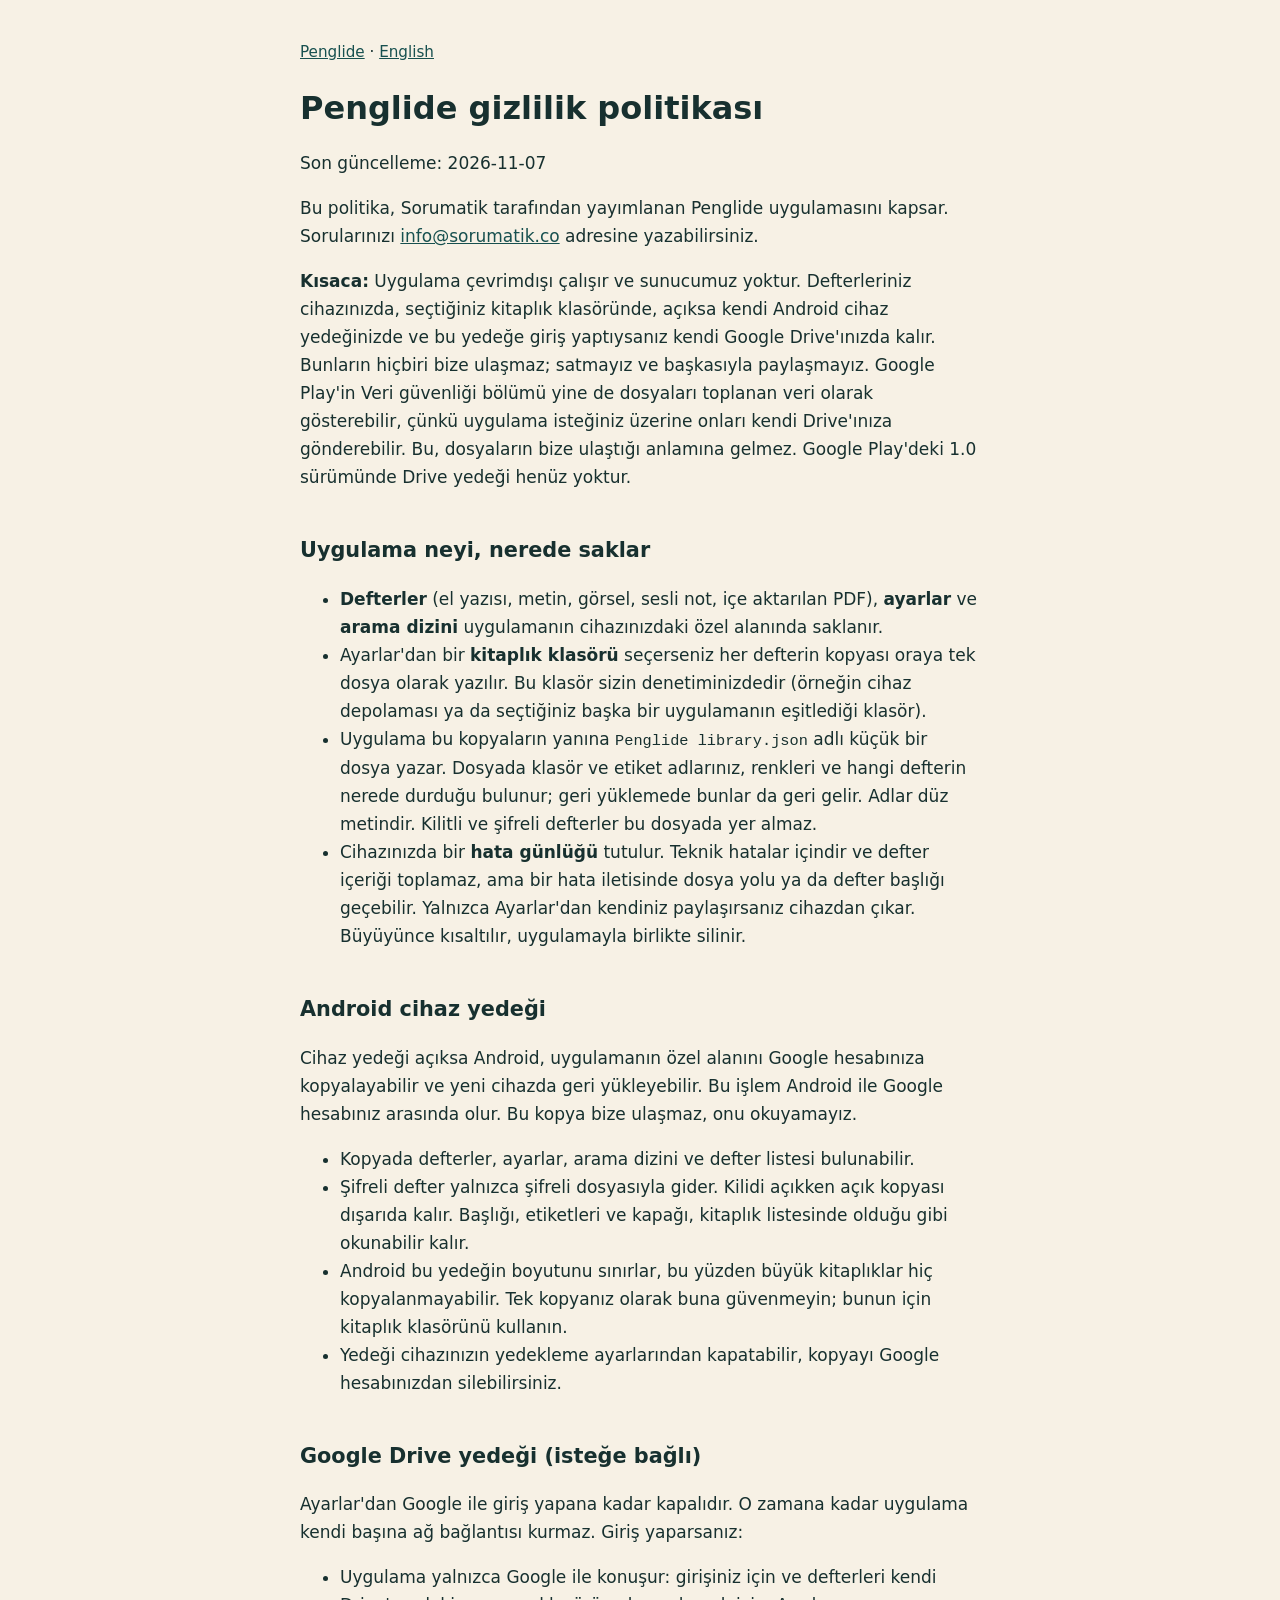
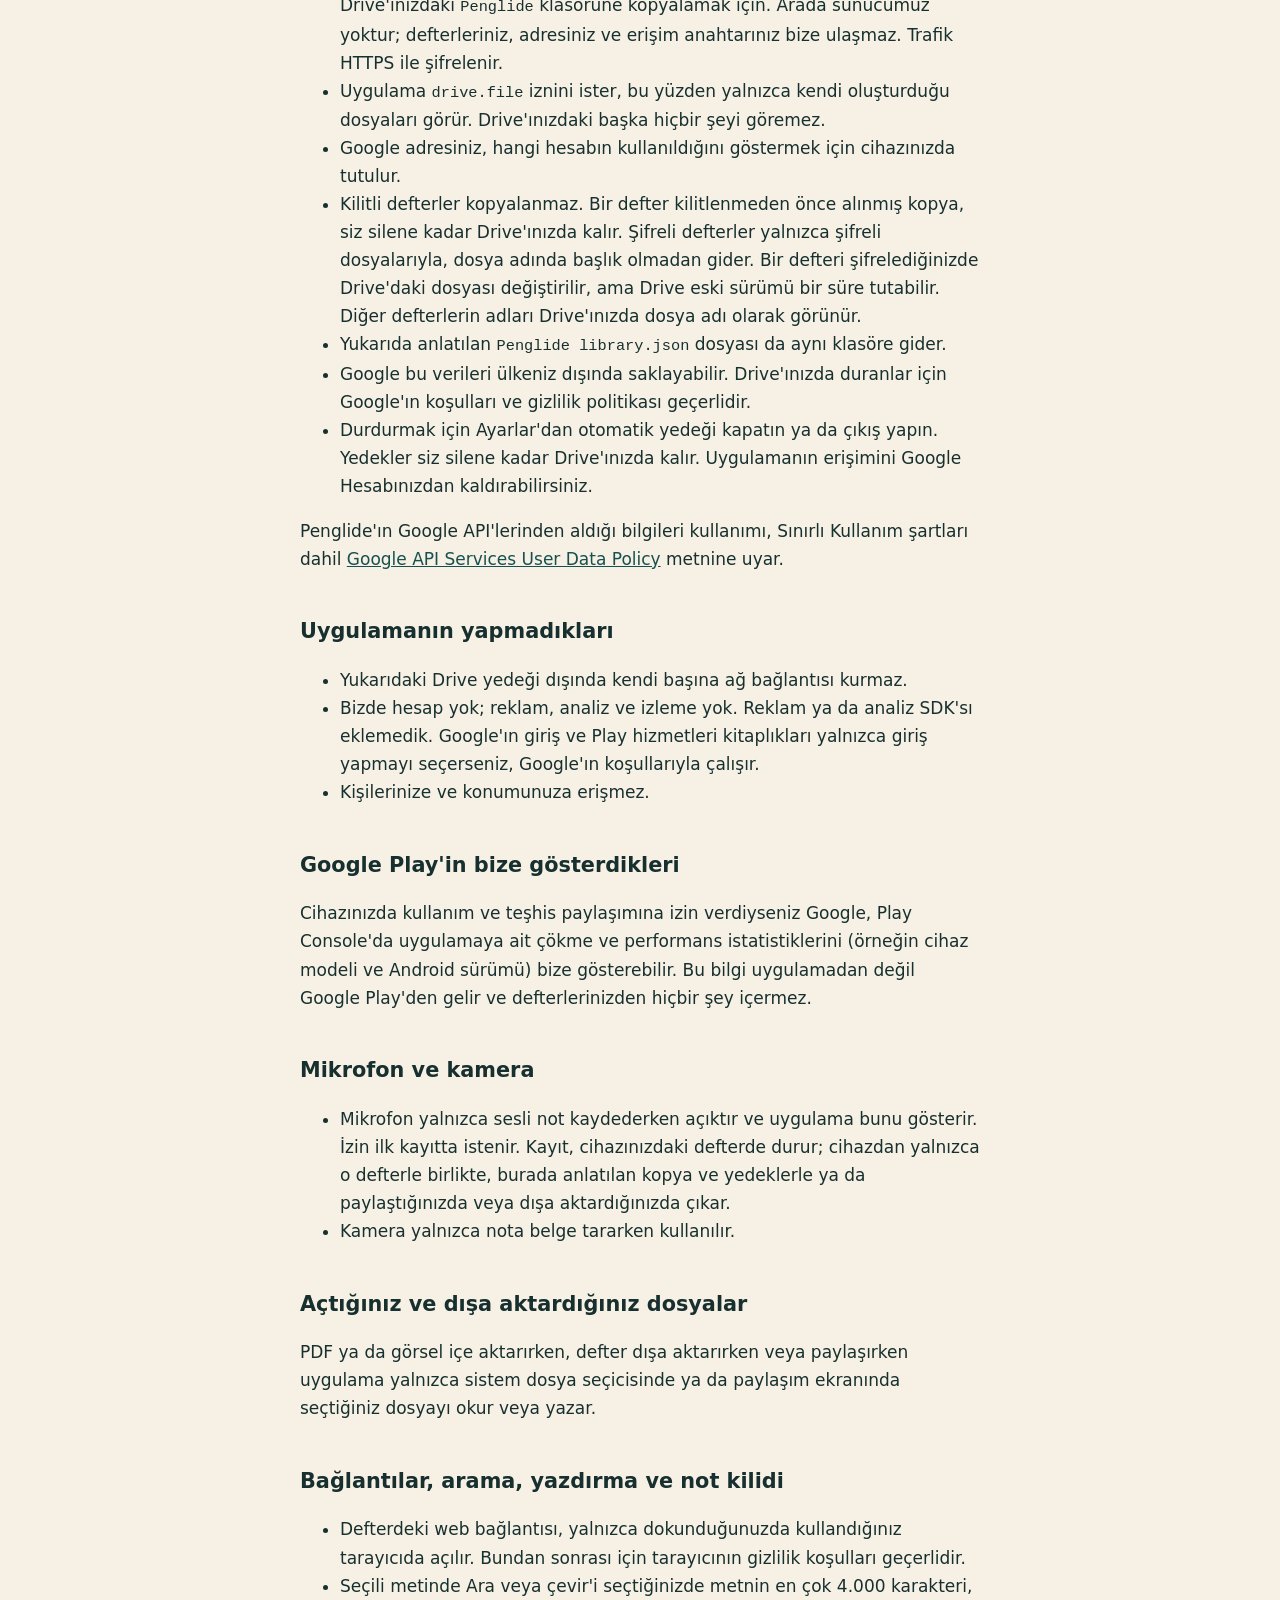
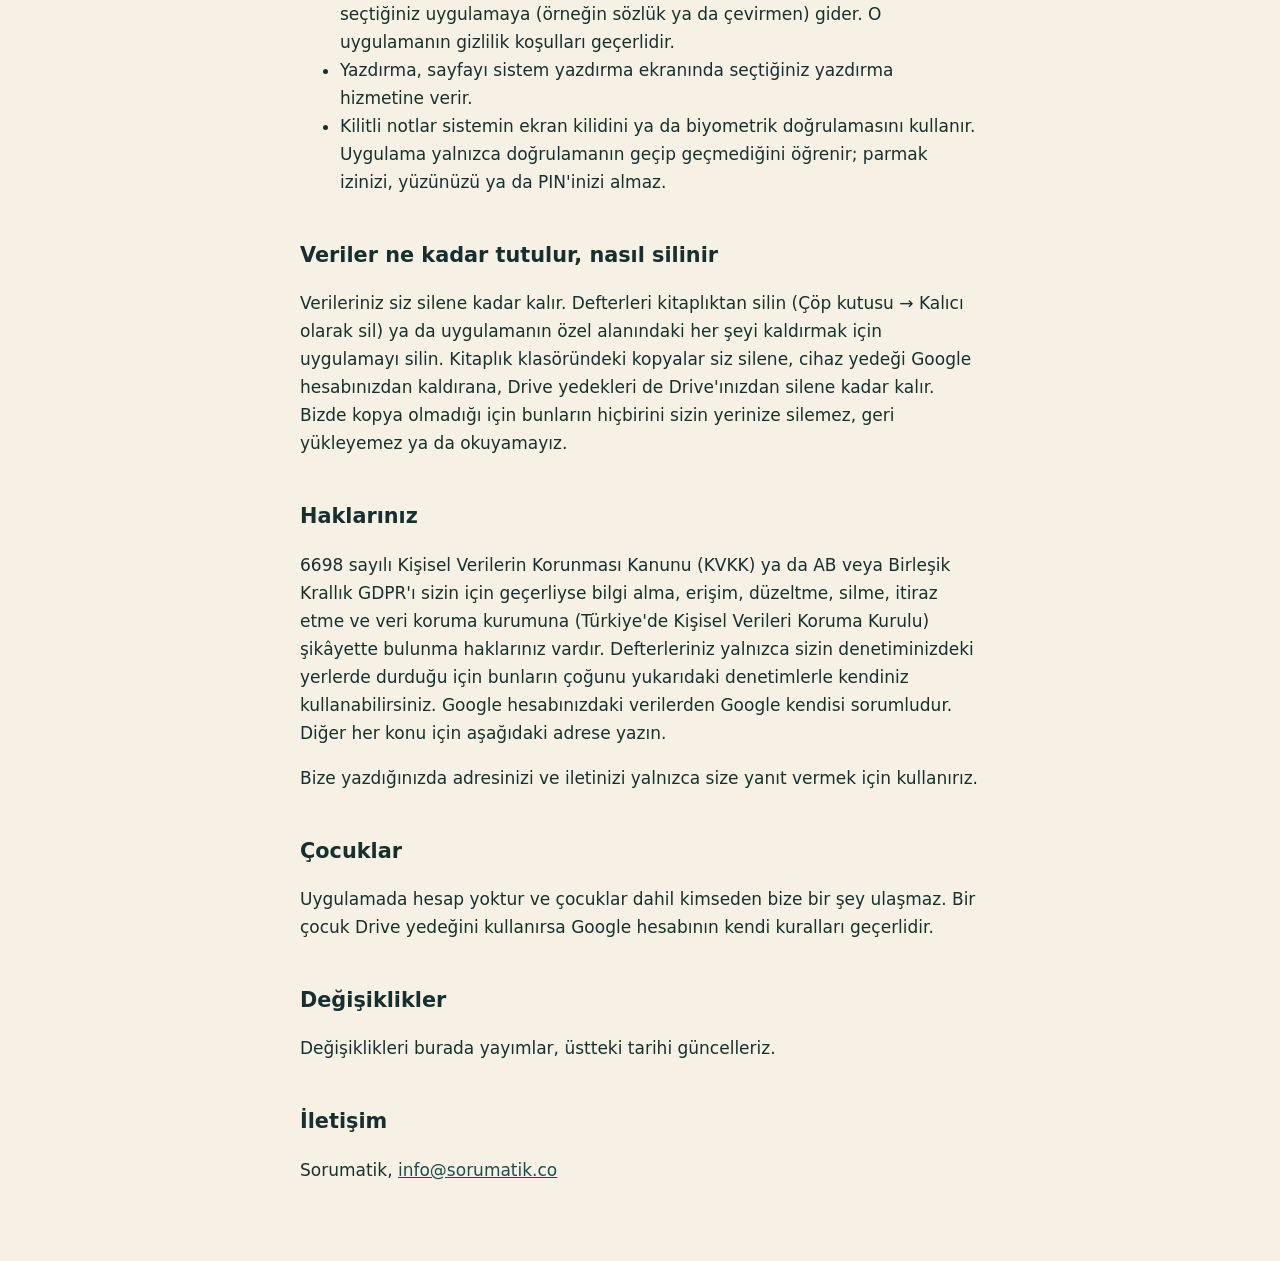
==== privacy-tr.html @ db8f06d1 "Penglide privacy pages" ====
<!doctype html>
<html lang="tr"><head><meta charset="utf-8"><meta name="viewport" content="width=device-width,initial-scale=1"><title>Penglide gizlilik politikası</title><style>:root{color-scheme:light dark;--bg:#F7F1E5;--fg:#17302F;--link:#17504F;--card:#FFFDF8;--line:#E3D9C5}
@media (prefers-color-scheme:dark){:root{--bg:#0B2E30;--fg:#EAF2EF;--link:#F0A93B;--card:#123B3C;--line:#21504F}}
*{box-sizing:border-box}body{margin:0;background:var(--bg);color:var(--fg);font:17px/1.65 system-ui,-apple-system,"Segoe UI",Roboto,sans-serif}
main{max-width:720px;margin:0 auto;padding:40px 20px 64px}h1{font-size:2rem;line-height:1.2}h2{font-size:1.3rem;margin-top:2em}h3{font-size:1.1rem}
a{color:var(--link)}code{font-size:.9em;overflow-wrap:anywhere}nav{margin-bottom:24px;font-size:.95rem}.card{background:var(--card);border:1px solid var(--line);border-radius:16px;padding:20px 24px;margin:16px 0}</style></head>
<body><main>
<nav><a href="index.html">Penglide</a> · <a href="privacy.html">English</a></nav>
<h1>Penglide gizlilik politikası</h1>
<p>Son güncelleme: 2026-11-07</p>
<p>Bu politika, Sorumatik tarafından yayımlanan Penglide uygulamasını kapsar. Sorularınızı <a href="mailto:info@sorumatik.co">info@sorumatik.co</a> adresine yazabilirsiniz.</p>
<p><strong>Kısaca:</strong> Uygulama çevrimdışı çalışır ve sunucumuz yoktur. Defterleriniz cihazınızda, seçtiğiniz kitaplık klasöründe, açıksa kendi Android cihaz yedeğinizde ve bu yedeğe giriş yaptıysanız kendi Google Drive'ınızda kalır. Bunların hiçbiri bize ulaşmaz; satmayız ve başkasıyla paylaşmayız. Google Play'in Veri güvenliği bölümü yine de dosyaları toplanan veri olarak gösterebilir, çünkü uygulama isteğiniz üzerine onları kendi Drive'ınıza gönderebilir. Bu, dosyaların bize ulaştığı anlamına gelmez. Google Play'deki 1.0 sürümünde Drive yedeği henüz yoktur.</p>
<h2>Uygulama neyi, nerede saklar</h2>
<ul><li><strong>Defterler</strong> (el yazısı, metin, görsel, sesli not, içe aktarılan PDF), <strong>ayarlar</strong> ve <strong>arama dizini</strong> uygulamanın cihazınızdaki özel alanında saklanır.</li><li>Ayarlar'dan bir <strong>kitaplık klasörü</strong> seçerseniz her defterin kopyası oraya tek dosya olarak yazılır. Bu klasör sizin denetiminizdedir (örneğin cihaz depolaması ya da seçtiğiniz başka bir uygulamanın eşitlediği klasör).</li><li>Uygulama bu kopyaların yanına <code>Penglide library.json</code> adlı küçük bir dosya yazar. Dosyada klasör ve etiket adlarınız, renkleri ve hangi defterin nerede durduğu bulunur; geri yüklemede bunlar da geri gelir. Adlar düz metindir. Kilitli ve şifreli defterler bu dosyada yer almaz.</li><li>Cihazınızda bir <strong>hata günlüğü</strong> tutulur. Teknik hatalar içindir ve defter içeriği toplamaz, ama bir hata iletisinde dosya yolu ya da defter başlığı geçebilir. Yalnızca Ayarlar'dan kendiniz paylaşırsanız cihazdan çıkar. Büyüyünce kısaltılır, uygulamayla birlikte silinir.</li></ul>
<h2>Android cihaz yedeği</h2>
<p>Cihaz yedeği açıksa Android, uygulamanın özel alanını Google hesabınıza kopyalayabilir ve yeni cihazda geri yükleyebilir. Bu işlem Android ile Google hesabınız arasında olur. Bu kopya bize ulaşmaz, onu okuyamayız.</p>
<ul><li>Kopyada defterler, ayarlar, arama dizini ve defter listesi bulunabilir.</li><li>Şifreli defter yalnızca şifreli dosyasıyla gider. Kilidi açıkken açık kopyası dışarıda kalır. Başlığı, etiketleri ve kapağı, kitaplık listesinde olduğu gibi okunabilir kalır.</li><li>Android bu yedeğin boyutunu sınırlar, bu yüzden büyük kitaplıklar hiç kopyalanmayabilir. Tek kopyanız olarak buna güvenmeyin; bunun için kitaplık klasörünü kullanın.</li><li>Yedeği cihazınızın yedekleme ayarlarından kapatabilir, kopyayı Google hesabınızdan silebilirsiniz.</li></ul>
<h2>Google Drive yedeği (isteğe bağlı)</h2>
<p>Ayarlar'dan Google ile giriş yapana kadar kapalıdır. O zamana kadar uygulama kendi başına ağ bağlantısı kurmaz. Giriş yaparsanız:</p>
<ul><li>Uygulama yalnızca Google ile konuşur: girişiniz için ve defterleri kendi Drive'ınızdaki <code>Penglide</code> klasörüne kopyalamak için. Arada sunucumuz yoktur; defterleriniz, adresiniz ve erişim anahtarınız bize ulaşmaz. Trafik HTTPS ile şifrelenir.</li><li>Uygulama <code>drive.file</code> iznini ister, bu yüzden yalnızca kendi oluşturduğu dosyaları görür. Drive'ınızdaki başka hiçbir şeyi göremez.</li><li>Google adresiniz, hangi hesabın kullanıldığını göstermek için cihazınızda tutulur.</li><li>Kilitli defterler kopyalanmaz. Bir defter kilitlenmeden önce alınmış kopya, siz silene kadar Drive'ınızda kalır. Şifreli defterler yalnızca şifreli dosyalarıyla, dosya adında başlık olmadan gider. Bir defteri şifrelediğinizde Drive'daki dosyası değiştirilir, ama Drive eski sürümü bir süre tutabilir. Diğer defterlerin adları Drive'ınızda dosya adı olarak görünür.</li><li>Yukarıda anlatılan <code>Penglide library.json</code> dosyası da aynı klasöre gider.</li><li>Google bu verileri ülkeniz dışında saklayabilir. Drive'ınızda duranlar için Google'ın koşulları ve gizlilik politikası geçerlidir.</li><li>Durdurmak için Ayarlar'dan otomatik yedeği kapatın ya da çıkış yapın. Yedekler siz silene kadar Drive'ınızda kalır. Uygulamanın erişimini Google Hesabınızdan kaldırabilirsiniz.</li></ul>
<p>Penglide'ın Google API'lerinden aldığı bilgileri kullanımı, Sınırlı Kullanım şartları dahil <a href="https://developers.google.com/terms/api-services-user-data-policy">Google API Services User Data Policy</a> metnine uyar.</p>
<h2>Uygulamanın yapmadıkları</h2>
<ul><li>Yukarıdaki Drive yedeği dışında kendi başına ağ bağlantısı kurmaz.</li><li>Bizde hesap yok; reklam, analiz ve izleme yok. Reklam ya da analiz SDK'sı eklemedik. Google'ın giriş ve Play hizmetleri kitaplıkları yalnızca giriş yapmayı seçerseniz, Google'ın koşullarıyla çalışır.</li><li>Kişilerinize ve konumunuza erişmez.</li></ul>
<h2>Google Play'in bize gösterdikleri</h2>
<p>Cihazınızda kullanım ve teşhis paylaşımına izin verdiyseniz Google, Play Console'da uygulamaya ait çökme ve performans istatistiklerini (örneğin cihaz modeli ve Android sürümü) bize gösterebilir. Bu bilgi uygulamadan değil Google Play'den gelir ve defterlerinizden hiçbir şey içermez.</p>
<h2>Mikrofon ve kamera</h2>
<ul><li>Mikrofon yalnızca sesli not kaydederken açıktır ve uygulama bunu gösterir. İzin ilk kayıtta istenir. Kayıt, cihazınızdaki defterde durur; cihazdan yalnızca o defterle birlikte, burada anlatılan kopya ve yedeklerle ya da paylaştığınızda veya dışa aktardığınızda çıkar.</li><li>Kamera yalnızca nota belge tararken kullanılır.</li></ul>
<h2>Açtığınız ve dışa aktardığınız dosyalar</h2>
<p>PDF ya da görsel içe aktarırken, defter dışa aktarırken veya paylaşırken uygulama yalnızca sistem dosya seçicisinde ya da paylaşım ekranında seçtiğiniz dosyayı okur veya yazar.</p>
<h2>Bağlantılar, arama, yazdırma ve not kilidi</h2>
<ul><li>Defterdeki web bağlantısı, yalnızca dokunduğunuzda kullandığınız tarayıcıda açılır. Bundan sonrası için tarayıcının gizlilik koşulları geçerlidir.</li><li>Seçili metinde Ara veya çevir'i seçtiğinizde metnin en çok 4.000 karakteri, seçtiğiniz uygulamaya (örneğin sözlük ya da çevirmen) gider. O uygulamanın gizlilik koşulları geçerlidir.</li><li>Yazdırma, sayfayı sistem yazdırma ekranında seçtiğiniz yazdırma hizmetine verir.</li><li>Kilitli notlar sistemin ekran kilidini ya da biyometrik doğrulamasını kullanır. Uygulama yalnızca doğrulamanın geçip geçmediğini öğrenir; parmak izinizi, yüzünüzü ya da PIN'inizi almaz.</li></ul>
<h2>Veriler ne kadar tutulur, nasıl silinir</h2>
<p>Verileriniz siz silene kadar kalır. Defterleri kitaplıktan silin (Çöp kutusu → Kalıcı olarak sil) ya da uygulamanın özel alanındaki her şeyi kaldırmak için uygulamayı silin. Kitaplık klasöründeki kopyalar siz silene, cihaz yedeği Google hesabınızdan kaldırana, Drive yedekleri de Drive'ınızdan silene kadar kalır. Bizde kopya olmadığı için bunların hiçbirini sizin yerinize silemez, geri yükleyemez ya da okuyamayız.</p>
<h2>Haklarınız</h2>
<p>6698 sayılı Kişisel Verilerin Korunması Kanunu (KVKK) ya da AB veya Birleşik Krallık GDPR'ı sizin için geçerliyse bilgi alma, erişim, düzeltme, silme, itiraz etme ve veri koruma kurumuna (Türkiye'de Kişisel Verileri Koruma Kurulu) şikâyette bulunma haklarınız vardır. Defterleriniz yalnızca sizin denetiminizdeki yerlerde durduğu için bunların çoğunu yukarıdaki denetimlerle kendiniz kullanabilirsiniz. Google hesabınızdaki verilerden Google kendisi sorumludur. Diğer her konu için aşağıdaki adrese yazın.</p>
<p>Bize yazdığınızda adresinizi ve iletinizi yalnızca size yanıt vermek için kullanırız.</p>
<h2>Çocuklar</h2>
<p>Uygulamada hesap yoktur ve çocuklar dahil kimseden bize bir şey ulaşmaz. Bir çocuk Drive yedeğini kullanırsa Google hesabının kendi kuralları geçerlidir.</p>
<h2>Değişiklikler</h2>
<p>Değişiklikleri burada yayımlar, üstteki tarihi güncelleriz.</p>
<h2>İletişim</h2>
<p>Sorumatik, <a href="mailto:info@sorumatik.co">info@sorumatik.co</a></p>
</main></body></html>
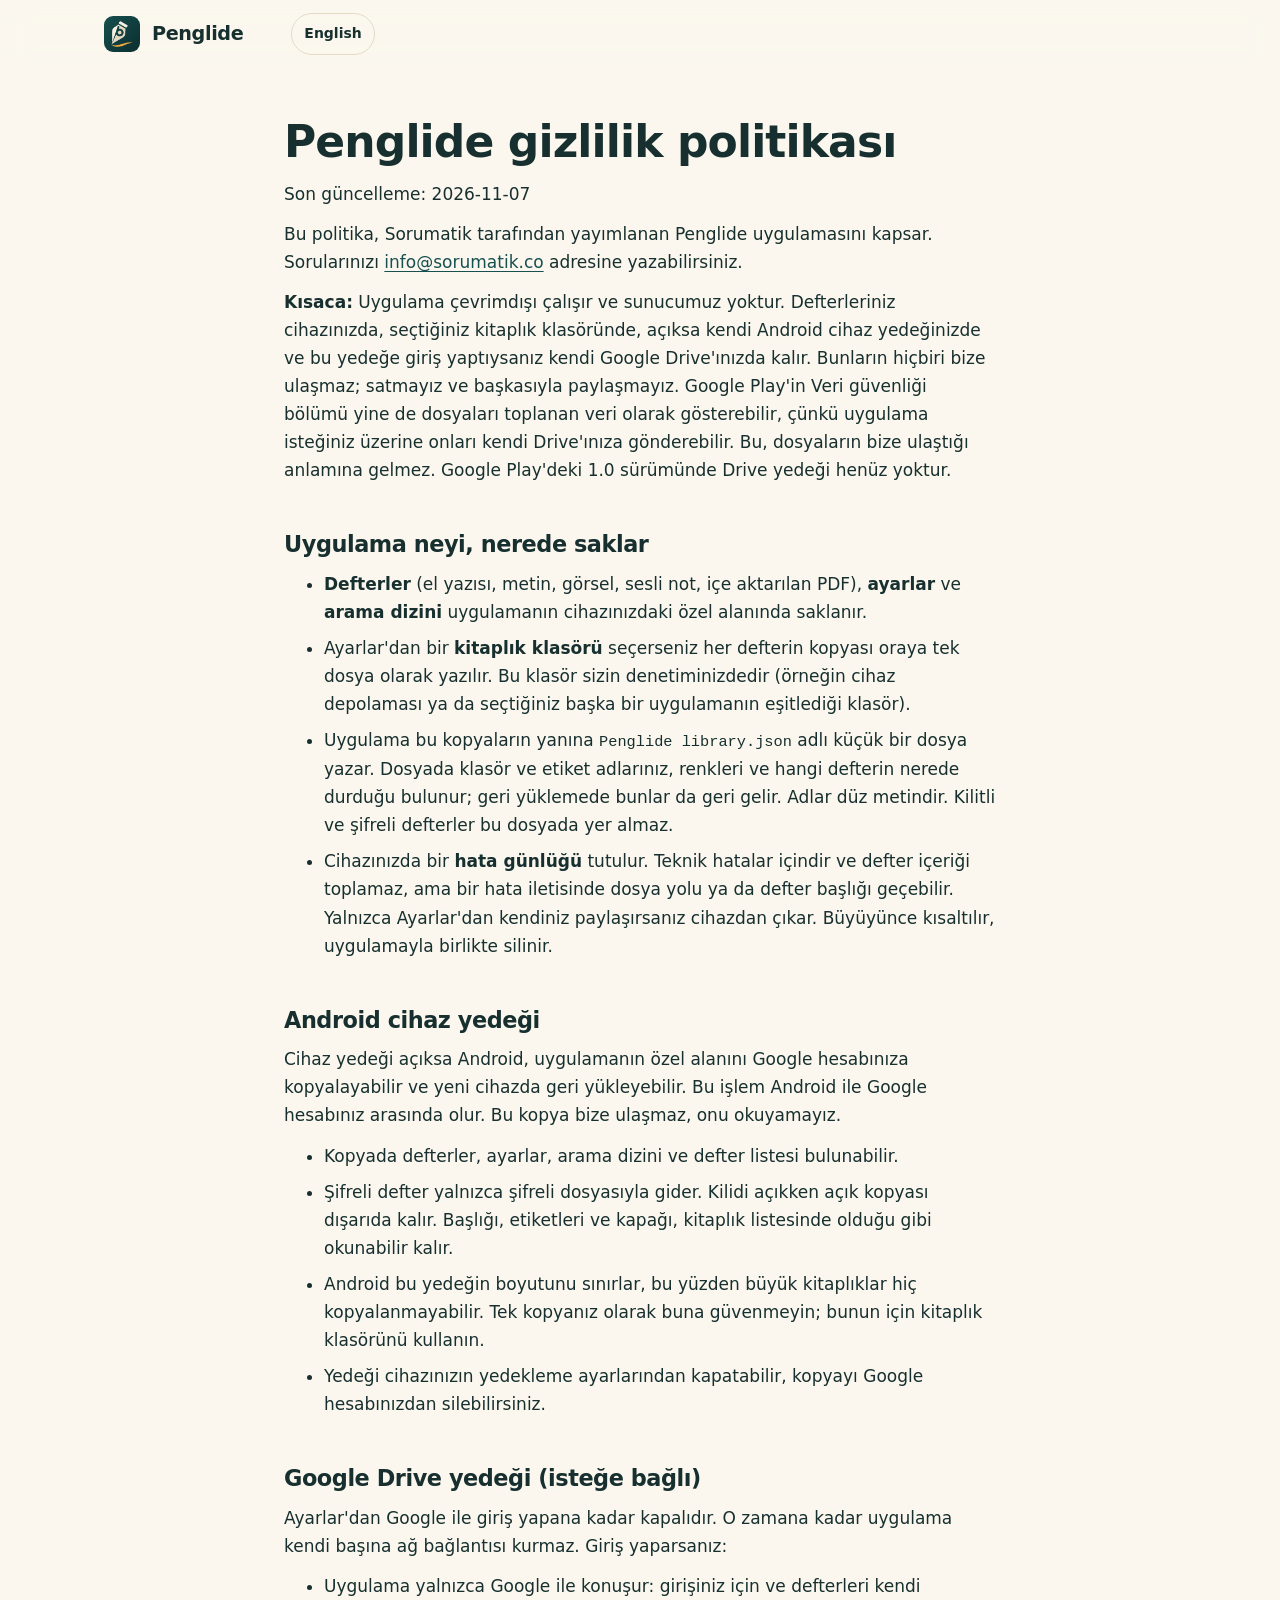
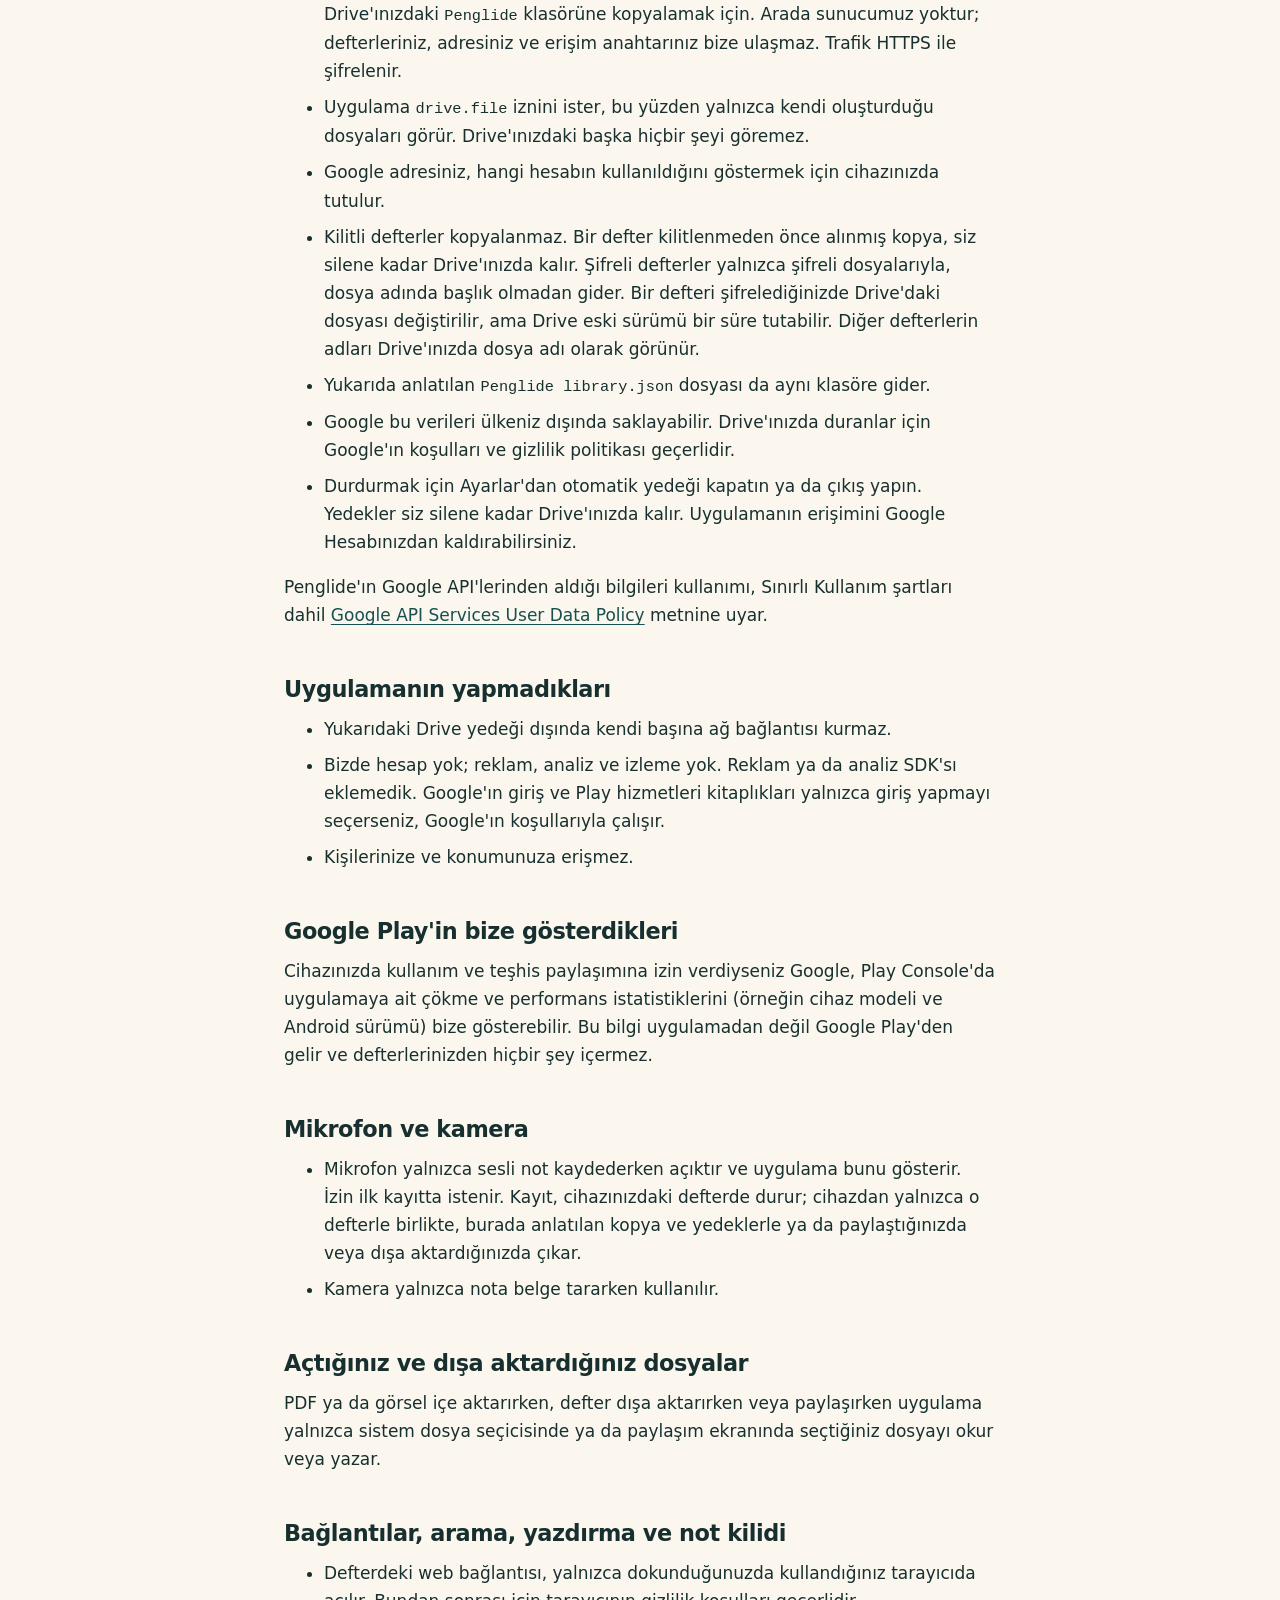
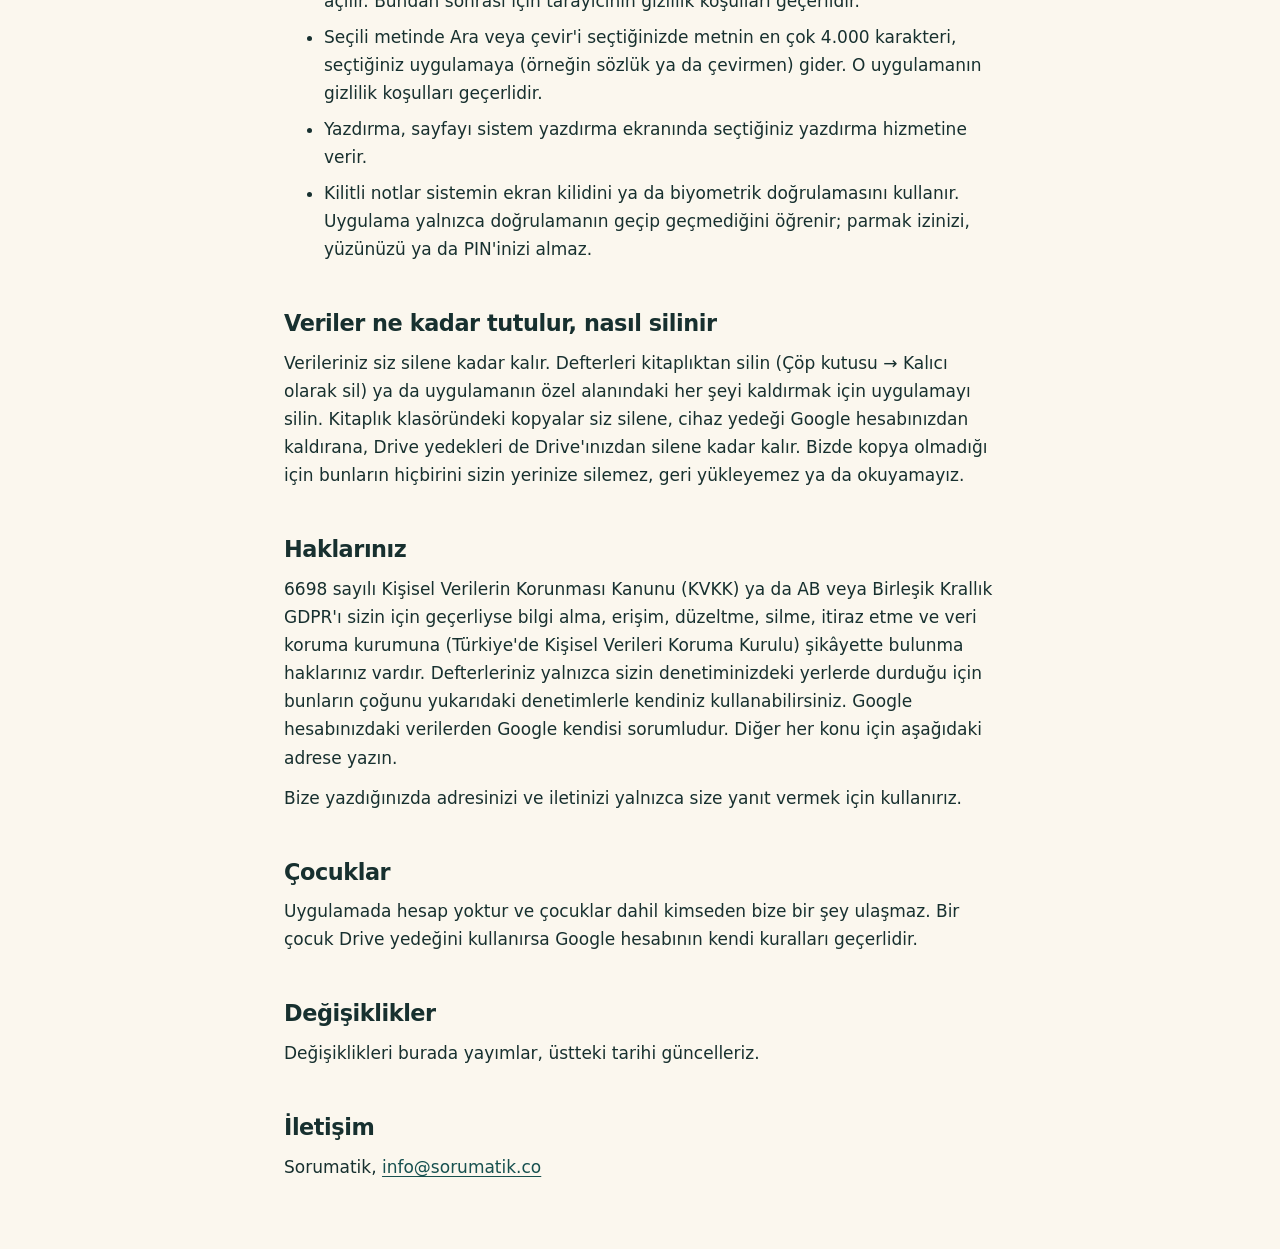
==== commit 2dd7a9bb: "feat(site): landing page in English and Turkish Replace the text-only home page with a full landing " ====
--- a/privacy-tr.html
+++ b/privacy-tr.html
@@ -1,11 +1,22 @@
 <!doctype html>
-<html lang="tr"><head><meta charset="utf-8"><meta name="viewport" content="width=device-width,initial-scale=1"><title>Penglide gizlilik politikası</title><style>:root{color-scheme:light dark;--bg:#F7F1E5;--fg:#17302F;--link:#17504F;--card:#FFFDF8;--line:#E3D9C5}
-@media (prefers-color-scheme:dark){:root{--bg:#0B2E30;--fg:#EAF2EF;--link:#F0A93B;--card:#123B3C;--line:#21504F}}
-*{box-sizing:border-box}body{margin:0;background:var(--bg);color:var(--fg);font:17px/1.65 system-ui,-apple-system,"Segoe UI",Roboto,sans-serif}
-main{max-width:720px;margin:0 auto;padding:40px 20px 64px}h1{font-size:2rem;line-height:1.2}h2{font-size:1.3rem;margin-top:2em}h3{font-size:1.1rem}
-a{color:var(--link)}code{font-size:.9em;overflow-wrap:anywhere}nav{margin-bottom:24px;font-size:.95rem}.card{background:var(--card);border:1px solid var(--line);border-radius:16px;padding:20px 24px;margin:16px 0}</style></head>
-<body><main>
-<nav><a href="index.html">Penglide</a> · <a href="privacy.html">English</a></nav>
+<html lang="tr">
+<head>
+<meta charset="utf-8">
+<meta name="viewport" content="width=device-width,initial-scale=1">
+<title>Penglide gizlilik politikası</title>
+<link rel="canonical" href="https://ozkanceng.github.io/penglide/privacy-tr.html">
+<link rel="icon" href="favicon.svg" type="image/svg+xml">
+<link rel="apple-touch-icon" href="apple-touch-icon.png">
+<link rel="stylesheet" href="assets/site.css">
+<meta name="theme-color" content="#0b2e30">
+</head>
+<body>
+<a class="skip" href="#main">İçeriğe geç</a>
+<header class="site-header"><div class="wrap bar">
+<a class="brand" href="tr/"><img src="img/logo-256.png" width="36" height="36" alt="">Penglide</a>
+<div class="bar-end"><a class="lang" href="privacy.html" hreflang="en" lang="en">English</a></div>
+</div></header>
+<main id="main" class="doc">
 <h1>Penglide gizlilik politikası</h1>
 <p>Son güncelleme: 2026-11-07</p>
 <p>Bu politika, Sorumatik tarafından yayımlanan Penglide uygulamasını kapsar. Sorularınızı <a href="mailto:info@sorumatik.co">info@sorumatik.co</a> adresine yazabilirsiniz.</p>
@@ -40,4 +51,7 @@
 <p>Değişiklikleri burada yayımlar, üstteki tarihi güncelleriz.</p>
 <h2>İletişim</h2>
 <p>Sorumatik, <a href="mailto:info@sorumatik.co">info@sorumatik.co</a></p>
-</main></body></html>
+</main>
+<script src="assets/site.js" defer></script>
+</body>
+</html>
--- a/assets/site.css
+++ b/assets/site.css
@@ -0,0 +1,777 @@
+/* Penglide site — shared styles. Tokens first, then components. No external requests. */
+:root {
+  color-scheme: light dark;
+
+  /* colour tokens (brand: petrol, cream, amber) */
+  --bg: #fbf7ee;
+  --surface: #fffdf8;
+  --surface-2: #f3ecdc;
+  --fg: #17302f;
+  --muted: #4a6261;
+  --line: #e3d9c5;
+  --brand: #17504f;
+  --brand-ink: #0b2e30;
+  --on-brand: #f7f1e5;
+  --accent: #f0a93b;
+  --accent-soft: #fbe7c2;
+  --link: #17504f;
+  --focus: #b86e00;
+  --shadow: 0 1px 2px rgb(23 48 47 / 8%), 0 12px 32px rgb(23 48 47 / 12%);
+
+  /* spacing scale */
+  --s1: 4px;
+  --s2: 8px;
+  --s3: 12px;
+  --s4: 16px;
+  --s5: 24px;
+  --s6: 32px;
+  --s7: 48px;
+  --s8: 72px;
+  --s9: 112px;
+
+  --radius: 16px;
+  --radius-lg: 28px;
+  --maxw: 1120px;
+  --font: system-ui, -apple-system, 'Segoe UI', Roboto, 'Helvetica Neue', Arial, sans-serif;
+}
+
+@media (prefers-color-scheme: dark) {
+  :root {
+    --bg: #08201f;
+    --surface: #0f3231;
+    --surface-2: #123b3c;
+    --fg: #eaf2ef;
+    --muted: #a9c2be;
+    --line: #21504f;
+    --brand: #f0a93b;
+    --brand-ink: #0b2e30;
+    --on-brand: #0b2e30;
+    --accent-soft: #3a3219;
+    --link: #f0a93b;
+    --focus: #ffc766;
+    --shadow: 0 1px 2px rgb(0 0 0 / 30%), 0 12px 32px rgb(0 0 0 / 40%);
+  }
+}
+
+*,
+*::before,
+*::after {
+  box-sizing: border-box;
+}
+
+html {
+  scroll-behavior: smooth;
+  scroll-padding-top: 88px;
+  -webkit-text-size-adjust: 100%;
+}
+
+body {
+  margin: 0;
+  background: var(--bg);
+  color: var(--fg);
+  font: 1.0625rem/1.65 var(--font);
+  -webkit-font-smoothing: antialiased;
+}
+
+img {
+  display: block;
+  max-width: 100%;
+  height: auto;
+}
+
+a {
+  color: var(--link);
+  text-underline-offset: 0.2em;
+}
+
+:focus-visible {
+  outline: 3px solid var(--focus);
+  outline-offset: 3px;
+  border-radius: 6px;
+}
+
+.skip {
+  position: absolute;
+  left: var(--s4);
+  top: -80px;
+  z-index: 100;
+  padding: var(--s3) var(--s4);
+  background: var(--brand);
+  color: var(--on-brand);
+  border-radius: 8px;
+}
+
+.skip:focus {
+  top: var(--s3);
+}
+
+.wrap {
+  width: 100%;
+  max-width: var(--maxw);
+  margin: 0 auto;
+  padding: 0 var(--s5);
+}
+
+h1,
+h2,
+h3 {
+  margin: 0;
+  line-height: 1.15;
+  letter-spacing: -0.02em;
+  text-wrap: balance;
+}
+
+h1 {
+  font-size: clamp(2.25rem, 5.2vw + 0.5rem, 4rem);
+  font-weight: 800;
+}
+
+h2 {
+  font-size: clamp(1.75rem, 3vw + 0.75rem, 2.6rem);
+  font-weight: 750;
+}
+
+h3 {
+  font-size: 1.15rem;
+  font-weight: 700;
+  letter-spacing: -0.01em;
+}
+
+p {
+  margin: 0;
+}
+
+.eyebrow {
+  display: inline-block;
+  margin-bottom: var(--s3);
+  padding: var(--s1) var(--s3);
+  border-radius: 999px;
+  background: var(--accent-soft);
+  color: var(--fg);
+  font-size: 0.8125rem;
+  font-weight: 700;
+  letter-spacing: 0.04em;
+  text-transform: uppercase;
+}
+
+.lead {
+  max-width: 34em;
+  margin-top: var(--s4);
+  color: var(--muted);
+  font-size: clamp(1.1rem, 1vw + 0.9rem, 1.3rem);
+}
+
+/* ---------- header ---------- */
+.site-header {
+  position: sticky;
+  top: 0;
+  z-index: 50;
+  background: color-mix(in srgb, var(--bg) 88%, transparent);
+  backdrop-filter: saturate(1.4) blur(14px);
+  -webkit-backdrop-filter: saturate(1.4) blur(14px);
+  border-bottom: 1px solid transparent;
+  transition: border-color 0.2s;
+}
+
+.site-header.scrolled {
+  border-bottom-color: var(--line);
+}
+
+.bar {
+  display: flex;
+  align-items: center;
+  gap: var(--s5);
+  min-height: 68px;
+}
+
+.brand {
+  display: inline-flex;
+  align-items: center;
+  gap: var(--s3);
+  color: var(--fg);
+  font-size: 1.2rem;
+  font-weight: 800;
+  letter-spacing: -0.02em;
+  text-decoration: none;
+}
+
+.brand img {
+  width: 36px;
+  height: 36px;
+  border-radius: 9px;
+}
+
+.nav {
+  display: none;
+  gap: var(--s5);
+  margin-left: auto;
+}
+
+.nav a {
+  color: var(--muted);
+  font-size: 0.95rem;
+  font-weight: 600;
+  text-decoration: none;
+}
+
+.nav a:hover {
+  color: var(--fg);
+}
+
+.bar-end {
+  display: flex;
+  align-items: center;
+  gap: var(--s3);
+  margin-left: auto;
+}
+
+.lang {
+  padding: var(--s2) var(--s3);
+  border: 1px solid var(--line);
+  border-radius: 999px;
+  color: var(--fg);
+  font-size: 0.875rem;
+  font-weight: 700;
+  text-decoration: none;
+}
+
+.lang:hover {
+  background: var(--surface-2);
+}
+
+.bar-end .btn {
+  min-height: 40px;
+  padding: 0 var(--s4);
+  font-size: 0.9rem;
+  white-space: nowrap;
+}
+
+.bar-end .lang {
+  white-space: nowrap;
+}
+
+@media (max-width: 420px) {
+  .bar {
+    gap: var(--s3);
+  }
+
+  .bar-end {
+    gap: var(--s2);
+  }
+
+  .brand {
+    font-size: 1.05rem;
+    gap: var(--s2);
+  }
+}
+
+@media (min-width: 900px) {
+  .nav {
+    display: flex;
+  }
+
+  .bar-end {
+    margin-left: var(--s5);
+  }
+}
+
+/* ---------- buttons ---------- */
+.btn {
+  display: inline-flex;
+  align-items: center;
+  justify-content: center;
+  gap: var(--s2);
+  min-height: 48px;
+  padding: 0 var(--s5);
+  border: 2px solid var(--brand);
+  border-radius: 999px;
+  background: var(--brand);
+  color: var(--on-brand);
+  font: inherit;
+  font-size: 1rem;
+  font-weight: 700;
+  line-height: 1;
+  text-decoration: none;
+  transition: transform 0.15s, box-shadow 0.15s;
+}
+
+.btn:hover {
+  transform: translateY(-2px);
+  box-shadow: var(--shadow);
+}
+
+.btn.ghost {
+  background: transparent;
+  color: var(--fg);
+  border-color: var(--line);
+}
+
+.btn small {
+  display: block;
+  font-size: 0.7rem;
+  font-weight: 600;
+  opacity: 0.8;
+  letter-spacing: 0.02em;
+}
+
+.btn.store {
+  flex-direction: column;
+  gap: 2px;
+  padding: var(--s2) var(--s5);
+  align-items: flex-start;
+  min-width: 168px;
+}
+
+.cta-row .btn.store {
+  flex: 1 1 168px;
+  max-width: 260px;
+}
+
+.btn.store span {
+  font-size: 1.05rem;
+}
+
+.cta-row {
+  display: flex;
+  flex-wrap: wrap;
+  gap: var(--s3);
+  margin-top: var(--s6);
+}
+
+.note {
+  margin-top: var(--s4);
+  color: var(--muted);
+  font-size: 0.9rem;
+}
+
+/* ---------- hero ---------- */
+.hero {
+  padding: var(--s7) 0 var(--s8);
+}
+
+.hero-grid {
+  display: grid;
+  gap: var(--s7);
+  align-items: center;
+}
+
+.device {
+  overflow: hidden;
+  border-radius: var(--radius-lg);
+  box-shadow: var(--shadow);
+  background: var(--surface-2);
+}
+
+.device img {
+  width: 100%;
+}
+
+.hero .device {
+  max-width: 520px;
+  justify-self: center;
+}
+
+@media (min-width: 900px) {
+  .hero {
+    padding: var(--s8) 0 var(--s9);
+  }
+
+  .hero-grid {
+    grid-template-columns: 1.05fr 0.95fr;
+  }
+
+  .hero .device {
+    justify-self: end;
+    transform: rotate(1.5deg);
+  }
+}
+
+/* ---------- trust strip ---------- */
+.strip {
+  border-block: 1px solid var(--line);
+  background: var(--surface);
+}
+
+.strip ul {
+  display: flex;
+  flex-wrap: wrap;
+  justify-content: center;
+  gap: var(--s2) var(--s6);
+  margin: 0;
+  padding: var(--s4) 0;
+  list-style: none;
+  font-weight: 650;
+}
+
+.strip li::before {
+  content: '';
+  display: inline-block;
+  width: 8px;
+  height: 8px;
+  margin-right: var(--s2);
+  border-radius: 50%;
+  background: var(--accent);
+}
+
+/* ---------- sections ---------- */
+section {
+  padding: var(--s8) 0;
+}
+
+.split {
+  display: grid;
+  gap: var(--s7);
+  align-items: center;
+}
+
+.split .device {
+  max-width: 560px;
+  justify-self: center;
+}
+
+.split.wide .device {
+  max-width: 640px;
+}
+
+@media (min-width: 900px) {
+  section {
+    padding: var(--s9) 0;
+  }
+
+  .split {
+    grid-template-columns: 1fr 1fr;
+    gap: var(--s8);
+  }
+
+  .split.flip .device {
+    order: -1;
+  }
+}
+
+.alt {
+  background: var(--surface);
+  border-block: 1px solid var(--line);
+}
+
+.points {
+  display: grid;
+  gap: var(--s3);
+  margin: var(--s6) 0 0;
+  padding: 0;
+  list-style: none;
+}
+
+.points li {
+  padding: var(--s4) var(--s5);
+  border: 1px solid var(--line);
+  border-left: 4px solid var(--accent);
+  border-radius: var(--radius);
+  background: var(--bg);
+}
+
+.alt .points li {
+  background: var(--surface-2);
+}
+
+.points b {
+  display: block;
+  margin-bottom: 2px;
+}
+
+.points span {
+  color: var(--muted);
+  font-size: 0.97rem;
+}
+
+@media (min-width: 700px) {
+  .points.cols {
+    grid-template-columns: repeat(2, 1fr);
+  }
+}
+
+@media (min-width: 1000px) {
+  .points.cols {
+    grid-template-columns: repeat(3, 1fr);
+  }
+}
+
+.fine {
+  margin-top: var(--s5);
+  color: var(--muted);
+  font-size: 0.92rem;
+}
+
+/* ---------- gallery ---------- */
+.gallery-head {
+  display: flex;
+  flex-wrap: wrap;
+  align-items: end;
+  justify-content: space-between;
+  gap: var(--s4);
+  margin-bottom: var(--s6);
+}
+
+.arrows {
+  display: none;
+  gap: var(--s2);
+}
+
+.js .arrows {
+  display: flex;
+}
+
+.arrows button {
+  width: 48px;
+  height: 48px;
+  border: 1px solid var(--line);
+  border-radius: 50%;
+  background: var(--surface);
+  color: var(--fg);
+  font: inherit;
+  font-size: 1.25rem;
+  cursor: pointer;
+}
+
+.arrows button:hover {
+  background: var(--surface-2);
+}
+
+.track {
+  display: flex;
+  gap: var(--s5);
+  margin: 0;
+  --edge: max(var(--s5), calc((100vw - var(--maxw)) / 2 + var(--s5)));
+  padding: 0 var(--edge) var(--s5);
+  overflow-x: auto;
+  list-style: none;
+  scroll-snap-type: x mandatory;
+  scroll-padding-inline: var(--edge);
+  scrollbar-width: thin;
+}
+
+.track li {
+  flex: 0 0 min(86vw, 680px);
+  scroll-snap-align: start;
+}
+
+.track img {
+  width: 100%;
+  border-radius: var(--radius);
+  box-shadow: var(--shadow);
+}
+
+.track figcaption {
+  padding: var(--s3) var(--s1) 0;
+  color: var(--muted);
+  font-size: 0.95rem;
+}
+
+.track figure {
+  margin: 0;
+}
+
+/* ---------- privacy block ---------- */
+.privacy {
+  background: var(--brand-ink);
+  color: #eaf2ef;
+  border-block: 0;
+}
+
+.privacy h2 {
+  color: #f7f1e5;
+}
+
+.privacy .eyebrow {
+  background: #21504f;
+  color: #f7f1e5;
+}
+
+.privacy .lead {
+  color: #bcd2ce;
+}
+
+.facts {
+  display: grid;
+  gap: var(--s4);
+  margin: var(--s7) 0 0;
+  padding: 0;
+  list-style: none;
+}
+
+@media (min-width: 700px) {
+  .facts {
+    grid-template-columns: repeat(2, 1fr);
+  }
+}
+
+@media (min-width: 1000px) {
+  .facts {
+    grid-template-columns: repeat(3, 1fr);
+  }
+}
+
+.facts li {
+  padding: var(--s5);
+  border: 1px solid #21504f;
+  border-radius: var(--radius);
+  background: #0f3a3b;
+}
+
+.facts b {
+  display: block;
+  margin-bottom: var(--s1);
+  color: #f0a93b;
+}
+
+.facts span {
+  color: #bcd2ce;
+  font-size: 0.97rem;
+}
+
+.privacy a {
+  color: #f0a93b;
+}
+
+/* ---------- faq ---------- */
+.faq {
+  max-width: 780px;
+  margin: var(--s6) auto 0;
+}
+
+details {
+  border-bottom: 1px solid var(--line);
+}
+
+summary {
+  position: relative;
+  padding: var(--s4) var(--s7) var(--s4) 0;
+  font-weight: 700;
+  cursor: pointer;
+  list-style: none;
+}
+
+summary::-webkit-details-marker {
+  display: none;
+}
+
+summary::after {
+  content: '+';
+  position: absolute;
+  right: var(--s2);
+  top: 50%;
+  translate: 0 -50%;
+  font-size: 1.5rem;
+  font-weight: 400;
+  color: var(--muted);
+}
+
+details[open] summary::after {
+  content: '\2212';
+}
+
+details p {
+  padding: 0 0 var(--s5);
+  color: var(--muted);
+}
+
+.center {
+  text-align: center;
+}
+
+.center .lead {
+  margin-inline: auto;
+}
+
+/* ---------- final cta ---------- */
+.final {
+  text-align: center;
+}
+
+.final .cta-row {
+  justify-content: center;
+}
+
+.final .device {
+  max-width: 96px;
+  margin: 0 auto var(--s5);
+  border-radius: 24px;
+}
+
+/* ---------- footer ---------- */
+.site-footer {
+  padding: var(--s7) 0;
+  border-top: 1px solid var(--line);
+  color: var(--muted);
+  font-size: 0.95rem;
+}
+
+.foot {
+  display: flex;
+  flex-wrap: wrap;
+  align-items: center;
+  justify-content: space-between;
+  gap: var(--s4) var(--s6);
+}
+
+.foot nav {
+  display: flex;
+  flex-wrap: wrap;
+  gap: var(--s2) var(--s5);
+}
+
+/* ---------- legal / simple pages ---------- */
+.doc {
+  max-width: 760px;
+  margin: 0 auto;
+  padding: var(--s7) var(--s5) var(--s8);
+}
+
+.doc h1 {
+  font-size: clamp(2rem, 4vw + 0.5rem, 2.75rem);
+}
+
+.doc h2 {
+  margin-top: var(--s7);
+  font-size: 1.4rem;
+}
+
+.doc p,
+.doc ul {
+  margin-top: var(--s3);
+}
+
+.doc li {
+  margin-top: var(--s2);
+}
+
+.doc code {
+  font-size: 0.9em;
+  overflow-wrap: anywhere;
+}
+
+.doc .meta {
+  margin-top: var(--s3);
+  color: var(--muted);
+}
+
+/* ---------- motion ---------- */
+@media (prefers-reduced-motion: reduce) {
+  html {
+    scroll-behavior: auto;
+  }
+
+  .btn,
+  .btn:hover,
+  .hero .device {
+    transition: none;
+    transform: none;
+  }
+}
+
+@media print {
+  .site-header,
+  .arrows,
+  .cta-row {
+    display: none;
+  }
+}
